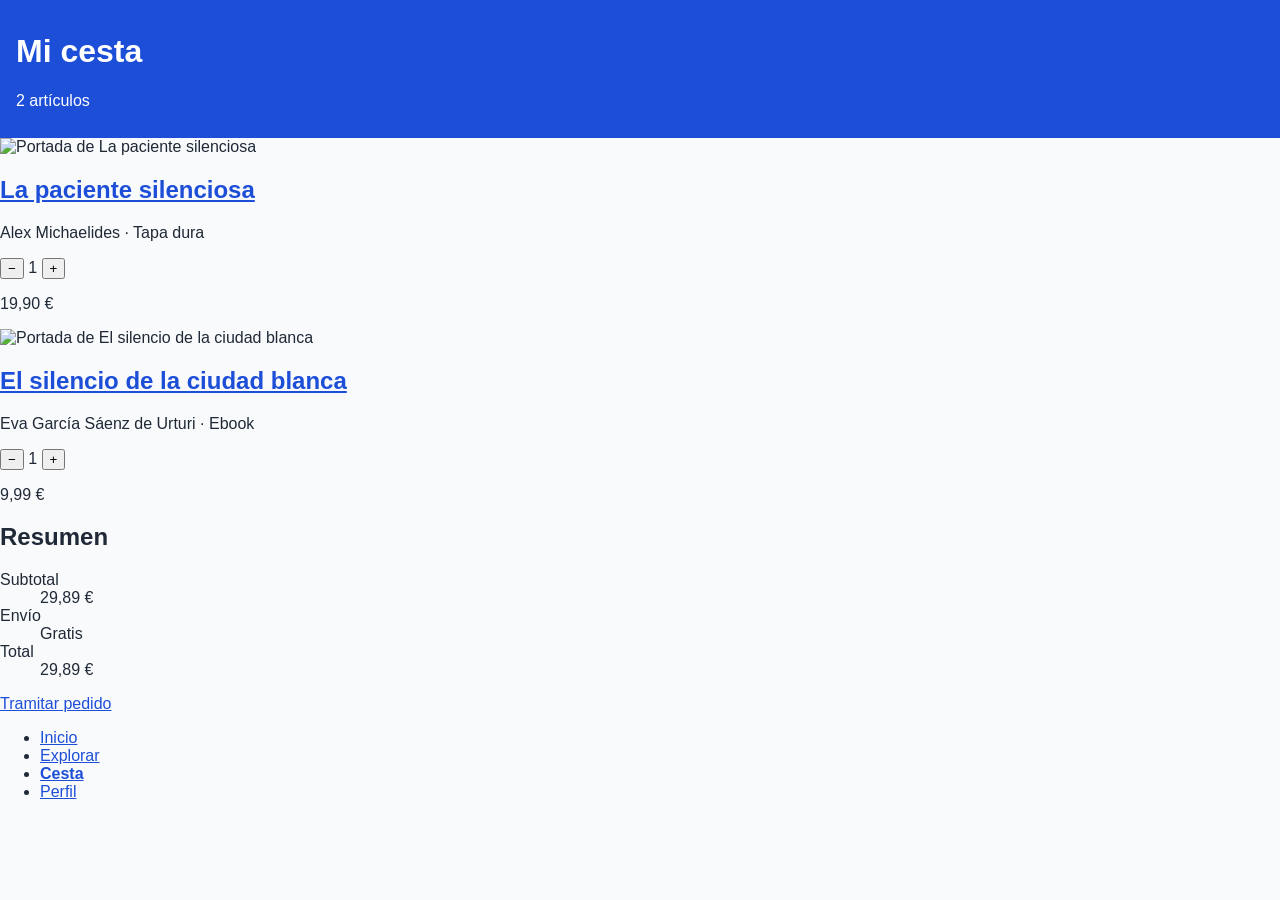
==== carrito.html @ a603c30c "Ejercicio UD4: La Trastienda (index, carrito y estilos)" ====
<!DOCTYPE html>
<html lang="es">
<head>
    <meta charset="UTF-8">
    <meta name="viewport" content="width=device-width, initial-scale=1.0">
    <title>Mi cesta - La Trastienda</title>
    <link rel="stylesheet" href="css/estilos.css">
</head>
<body>
    <header>
        <h1>Mi cesta</h1>
        <p>2 artículos</p>
    </header>

    <main>
        <section aria-label="Libros de la cesta">
            <article>
                <img src="img/paciente-silenciosa.jpg" alt="Portada de La paciente silenciosa" width="80" height="120">
                <h2><a href="detalle.html">La paciente silenciosa</a></h2>
                <p>Alex Michaelides · Tapa dura</p>
                <div>
                    <button type="button" aria-label="Quitar un ejemplar de La paciente silenciosa">−</button>
                    <span>1</span>
                    <button type="button" aria-label="Añadir un ejemplar de La paciente silenciosa">+</button>
                </div>
                <p>19,90 €</p>
            </article>

            <article>
                <img src="img/silencio-ciudad-blanca.jpg" alt="Portada de El silencio de la ciudad blanca" width="80" height="120">
                <h2><a href="detalle.html">El silencio de la ciudad blanca</a></h2>
                <p>Eva García Sáenz de Urturi · Ebook</p>
                <div>
                    <button type="button" aria-label="Quitar un ejemplar de El silencio de la ciudad blanca">−</button>
                    <span>1</span>
                    <button type="button" aria-label="Añadir un ejemplar de El silencio de la ciudad blanca">+</button>
                </div>
                <p>9,99 €</p>
            </article>
        </section>

        <section>
            <h2>Resumen</h2>
            <dl>
                <dt>Subtotal</dt>
                <dd>29,89 €</dd>
                <dt>Envío</dt>
                <dd>Gratis</dd>
                <dt>Total</dt>
                <dd>29,89 €</dd>
            </dl>
            <!-- lleva a la pantalla de pago, por eso es un enlace y no un boton -->
            <a href="pedido.html">Tramitar pedido</a>
        </section>
    </main>

    <nav aria-label="Secciones de la app">
        <ul>
            <li><a href="index.html">Inicio</a></li>
            <li><a href="explorar.html">Explorar</a></li>
            <li><a href="carrito.html" aria-current="page">Cesta</a></li>
            <li><a href="perfil.html">Perfil</a></li>
        </ul>
    </nav>
</body>
</html>
---- css/estilos.css ----
/* estilos comunes para todas las pantallas */

body {
    font-family: Arial, Helvetica, sans-serif;
    color: #1f2937;
    background-color: #f9fafb;
    margin: 0;
}

header {
    background-color: #1d4ed8;
    color: white;
    padding: 12px 16px;
}

/* el enlace del header en blanco para que se vea sobre el azul */
header a {
    color: white;
    font-weight: bold;
    text-decoration: none;
}

a {
    color: #1d4ed8;
}

/* pestaña activa de la barra de abajo */
nav a[aria-current="page"] {
    font-weight: bold;
}
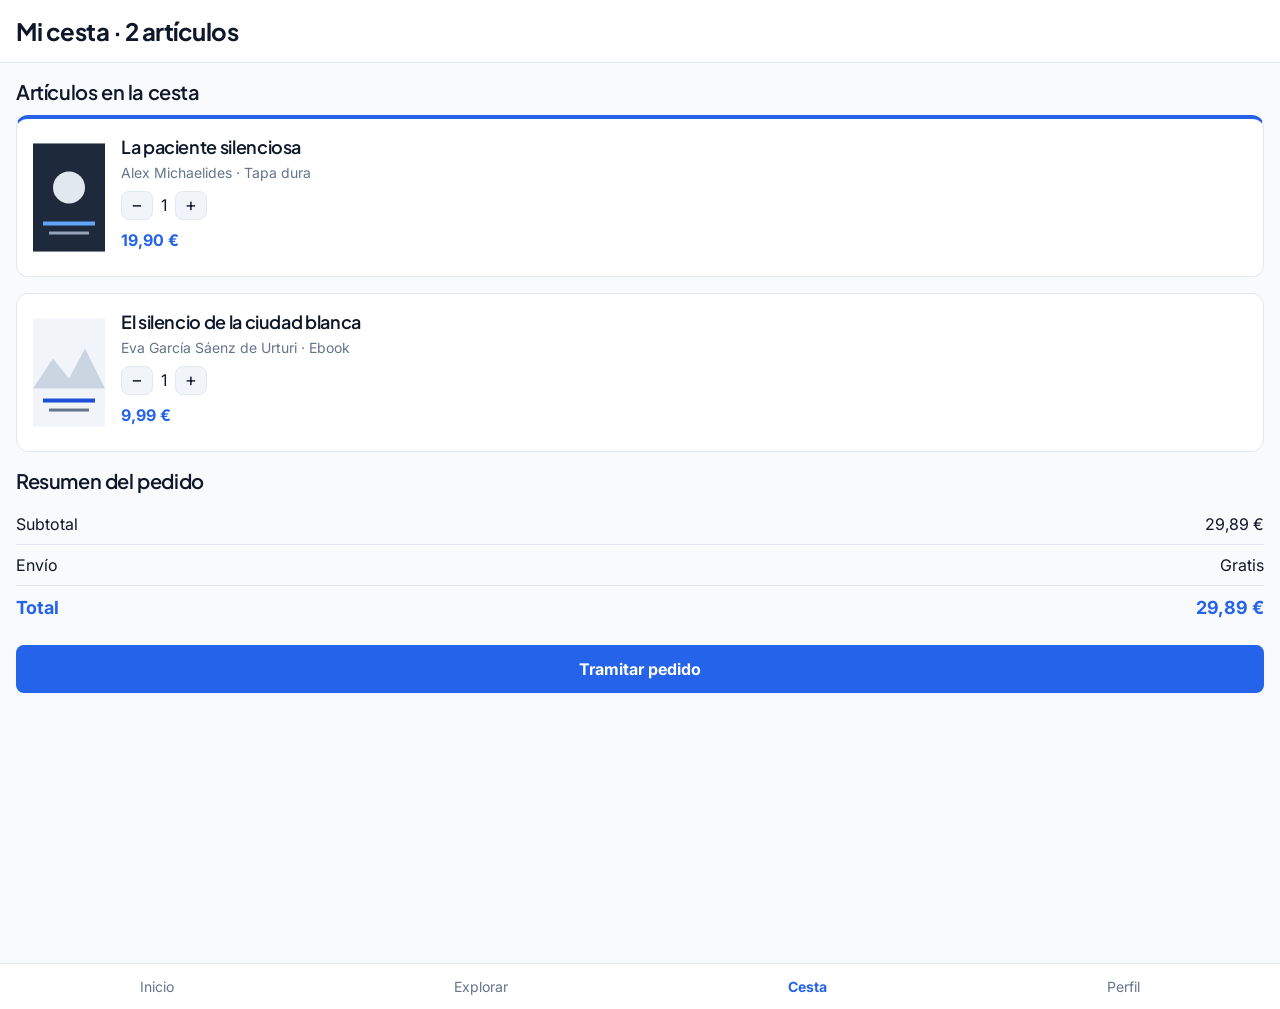
==== commit 64621c64: "Ejercicios UD4 4.1: selectores, cascada, variables y tipografía" ====
--- a/carrito.html
+++ b/carrito.html
@@ -1,66 +1,82 @@
 <!DOCTYPE html>
 <html lang="es">
 <head>
-    <meta charset="UTF-8">
-    <meta name="viewport" content="width=device-width, initial-scale=1.0">
-    <title>Mi cesta - La Trastienda</title>
-    <link rel="stylesheet" href="css/estilos.css">
+  <meta charset="UTF-8">
+  <meta name="viewport" content="width=device-width, initial-scale=1.0">
+  <title>La Trastienda - Mi cesta</title>
+  <link rel="preconnect" href="https://fonts.googleapis.com">
+  <link rel="preconnect" href="https://fonts.gstatic.com" crossorigin>
+  <link href="https://fonts.googleapis.com/css2?family=Inter:wght@400;500;600;700&amp;family=Plus+Jakarta+Sans:wght@600;700&amp;display=swap" rel="stylesheet">
+  <link rel="stylesheet" href="css/estilos.css">
 </head>
 <body>
-    <header>
-        <h1>Mi cesta</h1>
-        <p>2 artículos</p>
-    </header>
 
-    <main>
-        <section aria-label="Libros de la cesta">
-            <article>
-                <img src="img/paciente-silenciosa.jpg" alt="Portada de La paciente silenciosa" width="80" height="120">
-                <h2><a href="detalle.html">La paciente silenciosa</a></h2>
-                <p>Alex Michaelides · Tapa dura</p>
-                <div>
-                    <button type="button" aria-label="Quitar un ejemplar de La paciente silenciosa">−</button>
-                    <span>1</span>
-                    <button type="button" aria-label="Añadir un ejemplar de La paciente silenciosa">+</button>
-                </div>
-                <p>19,90 €</p>
-            </article>
+  <header id="carrito-header">
+    <h1>Mi cesta · 2 artículos</h1>
+  </header>
 
-            <article>
-                <img src="img/silencio-ciudad-blanca.jpg" alt="Portada de El silencio de la ciudad blanca" width="80" height="120">
-                <h2><a href="detalle.html">El silencio de la ciudad blanca</a></h2>
-                <p>Eva García Sáenz de Urturi · Ebook</p>
-                <div>
-                    <button type="button" aria-label="Quitar un ejemplar de El silencio de la ciudad blanca">−</button>
-                    <span>1</span>
-                    <button type="button" aria-label="Añadir un ejemplar de El silencio de la ciudad blanca">+</button>
-                </div>
-                <p>9,99 €</p>
-            </article>
-        </section>
+  <main id="carrito-main">
+    <section id="lista-articulos">
+      <h2>Artículos en la cesta</h2>
 
-        <section>
-            <h2>Resumen</h2>
-            <dl>
-                <dt>Subtotal</dt>
-                <dd>29,89 €</dd>
-                <dt>Envío</dt>
-                <dd>Gratis</dd>
-                <dt>Total</dt>
-                <dd>29,89 €</dd>
-            </dl>
-            <!-- lleva a la pantalla de pago, por eso es un enlace y no un boton -->
-            <a href="pedido.html">Tramitar pedido</a>
-        </section>
-    </main>
+      <article class="card tarjeta-articulo" id="articulo-1">
+        <img src="img/portada-paciente.svg" alt="Portada de La paciente silenciosa" width="72" height="108">
+        <div class="info-articulo">
+          <h3 class="card-title">La paciente silenciosa</h3>
+          <p class="card-author">Alex Michaelides · Tapa dura</p>
+          <div class="control-cantidad">
+            <button type="button" aria-label="Quitar un ejemplar de La paciente silenciosa">−</button>
+            <span>1</span>
+            <button type="button" aria-label="Añadir un ejemplar de La paciente silenciosa">+</button>
+          </div>
+          <p class="card-price">19,90 €</p>
+        </div>
+      </article>
 
-    <nav aria-label="Secciones de la app">
-        <ul>
-            <li><a href="index.html">Inicio</a></li>
-            <li><a href="explorar.html">Explorar</a></li>
-            <li><a href="carrito.html" aria-current="page">Cesta</a></li>
-            <li><a href="perfil.html">Perfil</a></li>
-        </ul>
-    </nav>
+      <article class="card tarjeta-articulo" id="articulo-2">
+        <img src="img/portada-silencio.svg" alt="Portada de El silencio de la ciudad blanca" width="72" height="108">
+        <div class="info-articulo">
+          <h3 class="card-title">El silencio de la ciudad blanca</h3>
+          <p class="card-author">Eva García Sáenz de Urturi · Ebook</p>
+          <div class="control-cantidad">
+            <button type="button" aria-label="Quitar un ejemplar de El silencio de la ciudad blanca">−</button>
+            <span>1</span>
+            <button type="button" aria-label="Añadir un ejemplar de El silencio de la ciudad blanca">+</button>
+          </div>
+          <p class="card-price">9,99 €</p>
+        </div>
+      </article>
+    </section>
+
+    <section id="resumen-pedido">
+      <h2>Resumen del pedido</h2>
+      <dl class="resumen">
+        <div class="fila-resumen">
+          <dt>Subtotal</dt>
+          <dd>29,89 €</dd>
+        </div>
+        <div class="fila-resumen">
+          <dt>Envío</dt>
+          <dd>Gratis</dd>
+        </div>
+        <div class="fila-resumen fila-resumen--total">
+          <dt>Total</dt>
+          <dd>29,89 €</dd>
+        </div>
+      </dl>
+
+      <button type="button" class="btn-primary" id="btn-tramitar">Tramitar pedido</button>
+    </section>
+  </main>
+
+  <nav id="navegacion-inferior" aria-label="Secciones de la app">
+    <ul>
+      <li><a href="index.html">Inicio</a></li>
+      <li><a href="explorar.html">Explorar</a></li>
+      <li><a href="carrito.html" aria-current="page">Cesta</a></li>
+      <li><a href="perfil.html">Perfil</a></li>
+    </ul>
+  </nav>
+
 </body>
 </html>
--- a/css/estilos.css
+++ b/css/estilos.css
@@ -1,30 +1,368 @@
-/* estilos comunes para todas las pantallas */
-
-body {
-    font-family: Arial, Helvetica, sans-serif;
-    color: #1f2937;
-    background-color: #f9fafb;
+@layer base, components, utilities;
+
+:root {
+  --color-primary-50: #eff6ff;
+  --color-primary-100: #dbeafe;
+  --color-primary-200: #bfdbfe;
+  --color-primary-300: #93c5fd;
+  --color-primary-400: #60a5fa;
+  --color-primary-500: #2563eb;
+  --color-primary-600: #1d4ed8;
+  --color-primary-700: #1d40af;
+  --color-primary-800: #1e3a8a;
+  --color-primary-900: #172554;
+
+  --color-neutral-50: #f8fafc;
+  --color-neutral-100: #f1f5f9;
+  --color-neutral-200: #e2e8f0;
+  --color-neutral-300: #cbd5e1;
+  --color-neutral-400: #94a3b8;
+  --color-neutral-500: #64748b;
+  --color-neutral-600: #475569;
+  --color-neutral-700: #334155;
+  --color-neutral-800: #1e293b;
+  --color-neutral-900: #0f172a;
+
+  --color-accent-oklch: oklch(0.70 0.17 55);
+  --color-accent-oklch-surface: oklch(0.96 0.04 75);
+  --color-accent-oklch-text: oklch(0.48 0.13 50);
+
+  --bg-page: var(--color-neutral-50);
+  --bg-card: #ffffff;
+  --bg-surface: var(--bg-card);
+  --bg-header: var(--color-primary-900);
+  --text-main: var(--color-neutral-900);
+  --text-muted: var(--color-neutral-500);
+  --text-on-brand: #ffffff;
+  --border-subtle: var(--color-neutral-200);
+  --brand: var(--color-primary-500);
+  --brand-hover: var(--color-primary-600);
+  --brand-active: var(--color-primary-700);
+
+  --radius-sm: 0.25rem;
+  --radius-md: 0.5rem;
+  --radius-lg: 0.75rem;
+
+  --font-body: 'Inter', system-ui, -apple-system, 'Segoe UI', Roboto, sans-serif;
+  --font-display: 'Plus Jakarta Sans', system-ui, sans-serif;
+
+  --text-xs: 0.75rem;
+  --text-sm: 0.875rem;
+  --text-base: 1rem;
+  --text-lg: 1.125rem;
+  --text-xl: 1.25rem;
+  --text-2xl: 1.5rem;
+  --text-3xl: 1.875rem;
+}
+
+@layer base {
+  :where(h1, h2, h3, p) {
+    margin-block: 0 0.5em;
+  }
+
+  body {
+    font-family: var(--font-body);
+    font-size: 1rem;
+    font-weight: 400;
+    line-height: 1.5;
+    color: var(--text-main);
+    background-color: var(--bg-page);
     margin: 0;
+  }
+
+  h1, h2, h3 {
+    font-family: var(--font-display, inherit);
+    letter-spacing: -0.02em;
+    text-wrap: balance;
+  }
+
+  h1 {
+    font-size: var(--text-2xl);
+    font-weight: 700;
+    line-height: 1.25;
+  }
+
+  h2 {
+    font-size: var(--text-xl);
+    font-weight: 600;
+    line-height: 1.3;
+  }
+
+  h3 {
+    font-size: var(--text-lg);
+    font-weight: 600;
+    line-height: 1.35;
+  }
+
+  p {
+    max-width: 65ch;
+  }
+
+  a {
+    color: var(--brand);
+    text-decoration: none;
+
+    &:hover {
+      text-decoration: underline;
+    }
+  }
+
+  button {
+    font: inherit;
+    background-color: var(--brand);
+    color: var(--text-on-brand);
+    border: none;
+    border-radius: var(--radius-md);
+    padding: 0.5em 1em;
+    cursor: pointer;
+
+    &:hover {
+      background-color: var(--brand-hover);
+    }
+
+    &:active {
+      background-color: var(--brand-active);
+    }
+
+    &:focus-visible {
+      outline: 2px solid var(--brand);
+      outline-offset: 2px;
+    }
+  }
+
+  img {
+    max-width: 100%;
+    height: auto;
+  }
+
+  main {
+    min-height: 100dvh;
+    padding: 1rem;
+    box-sizing: border-box;
+  }
 }
 
-header {
-    background-color: #1d4ed8;
-    color: white;
-    padding: 12px 16px;
+@layer components {
+  header {
+    background-color: var(--bg-header);
+    color: var(--text-on-brand);
+    border-bottom: 1px solid var(--border-subtle);
+    padding: 1rem;
+
+    a {
+      color: inherit;
+      font-family: var(--font-display);
+      font-size: var(--text-xl);
+      font-weight: 700;
+    }
+
+    &:has(h1) {
+      background-color: var(--bg-surface);
+      color: var(--text-main);
+
+      h1 {
+        margin: 0;
+      }
+    }
+  }
+
+  button[aria-label] {
+    background-color: transparent;
+    color: inherit;
+    font-size: var(--text-lg);
+    line-height: 1;
+    padding: 0.25em 0.5em;
+
+    &:hover {
+      background-color: var(--color-primary-800);
+    }
+  }
+
+  .intro {
+    color: var(--text-muted);
+  }
+
+  .card {
+    background-color: var(--bg-card);
+    border: 1px solid var(--border-subtle);
+    border-radius: var(--radius-lg);
+    padding: 1rem;
+    margin-block-end: 1rem;
+    color: var(--text-main);
+
+    &:hover {
+      border-color: var(--brand);
+    }
+
+    .card-title {
+      font-size: var(--text-lg);
+      margin: 0 0 0.25rem;
+
+      a {
+        color: inherit;
+        text-decoration: none;
+
+        &:hover {
+          color: var(--brand);
+        }
+      }
+    }
+
+    .card-author {
+      color: var(--text-muted);
+      font-size: var(--text-sm);
+      line-height: 1.4;
+      margin: 0 0 0.5rem;
+    }
+
+    .card-price {
+      color: var(--brand);
+      font-weight: 700;
+      margin: 0 0 0.5rem;
+    }
+
+    .btn-agregar {
+      font-size: var(--text-sm);
+    }
+  }
+
+  h2 + .card {
+    border-top: 0.25rem solid var(--brand);
+  }
+
+  article:has(.badge:not(:empty)) {
+    border-color: var(--brand);
+    background-color: var(--color-primary-50);
+  }
+
+  .badge {
+    --badge-bg: var(--color-primary-100);
+    --badge-color: var(--color-primary-700);
+
+    display: inline-block;
+    background-color: var(--badge-bg);
+    color: var(--badge-color);
+    font-size: var(--text-xs);
+    font-weight: 500;
+    line-height: 1.3;
+    padding: 0.25em 0.5em;
+    border-radius: var(--radius-sm);
+    margin-block-end: 0.5rem;
+
+    &:empty {
+      display: none;
+    }
+  }
+
+  .badge--warning {
+    --badge-bg: var(--color-accent-oklch-surface);
+    --badge-color: var(--color-accent-oklch-text);
+  }
+
+  .tarjeta-articulo {
+    display: flex;
+    gap: 1rem;
+
+    img {
+      flex-shrink: 0;
+      border-radius: var(--radius-sm);
+    }
+  }
+
+  .control-cantidad {
+    display: flex;
+    align-items: center;
+    gap: 0.5rem;
+    margin-block-end: 0.5rem;
+
+    button[aria-label] {
+      background-color: var(--color-neutral-100);
+      color: var(--text-main);
+      border: 1px solid var(--border-subtle);
+
+      &:hover {
+        background-color: var(--color-neutral-200);
+      }
+    }
+  }
+
+  .resumen {
+    margin: 0 0 1rem;
+
+    .fila-resumen {
+      display: flex;
+      justify-content: space-between;
+      padding-block: 0.5rem;
+      border-bottom: 1px solid var(--border-subtle);
+    }
+
+    dd {
+      margin: 0;
+    }
+
+    .fila-resumen--total {
+      color: var(--brand);
+      font-weight: 700;
+      font-size: var(--text-lg);
+      border-bottom: none;
+    }
+  }
+
+  .btn-primary {
+    display: block;
+    width: 100%;
+    font-weight: 700;
+    padding: 0.75em 1em;
+  }
+
+  nav {
+    background-color: var(--bg-card);
+    border-top: 1px solid var(--border-subtle);
+
+    ul {
+      list-style: none;
+      padding: 0;
+      margin: 0;
+      display: flex;
+      justify-content: space-around;
+    }
+
+    a {
+      display: block;
+      padding: 0.75rem 0.5rem;
+      font-size: var(--text-sm);
+      text-decoration: none;
+
+      &:not([aria-current="page"]) {
+        color: var(--text-muted);
+      }
+
+      &[aria-current="page"] {
+        color: var(--brand);
+        font-weight: 700;
+      }
+
+      &:hover {
+        color: var(--text-main);
+        text-decoration: none;
+      }
+
+      &:focus-visible {
+        outline: 2px solid var(--brand);
+        outline-offset: 2px;
+        border-radius: var(--radius-sm);
+      }
+    }
+  }
 }
 
-/* el enlace del header en blanco para que se vea sobre el azul */
-header a {
-    color: white;
-    font-weight: bold;
-    text-decoration: none;
+@layer utilities {
+  .text-primary {
+    color: var(--brand);
+  }
+
+  .text-muted {
+    color: var(--text-muted);
+  }
 }
 
-a {
-    color: #1d4ed8;
-}
-
-/* pestaña activa de la barra de abajo */
-nav a[aria-current="page"] {
-    font-weight: bold;
-}
